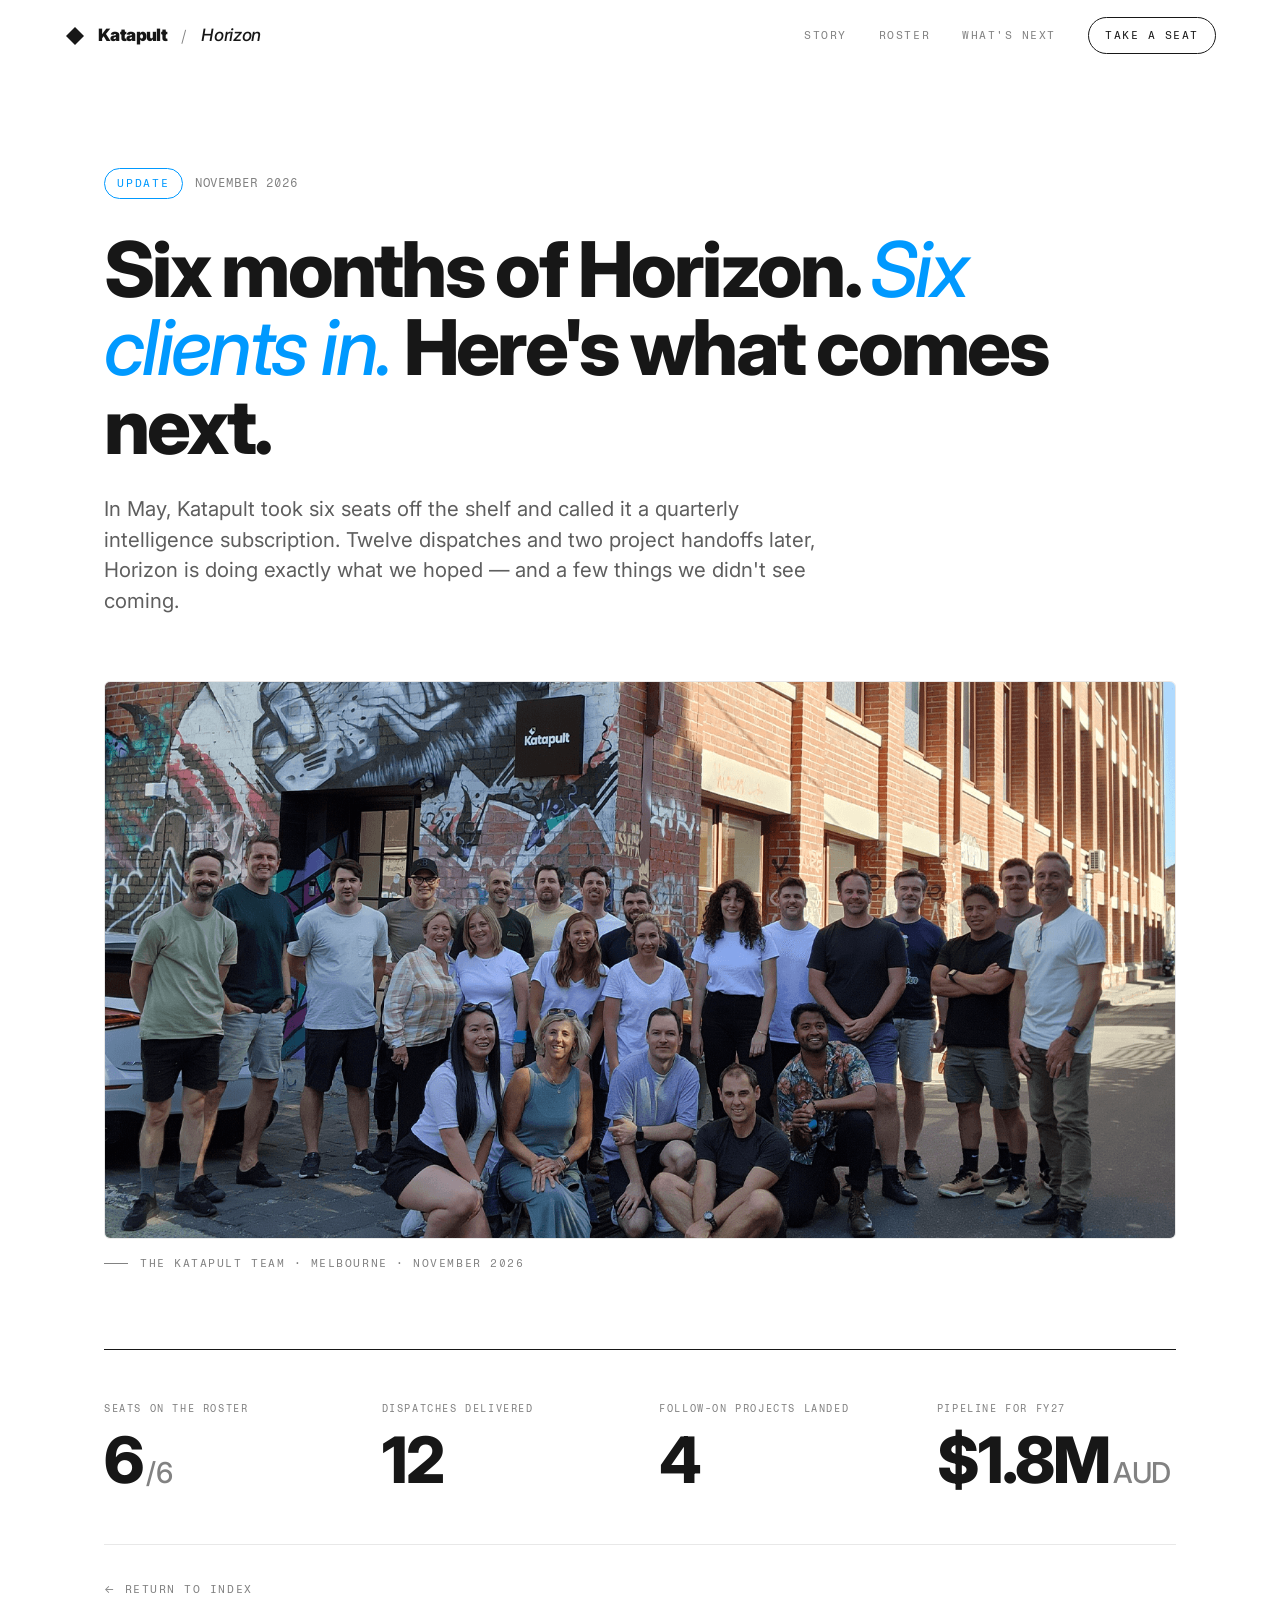
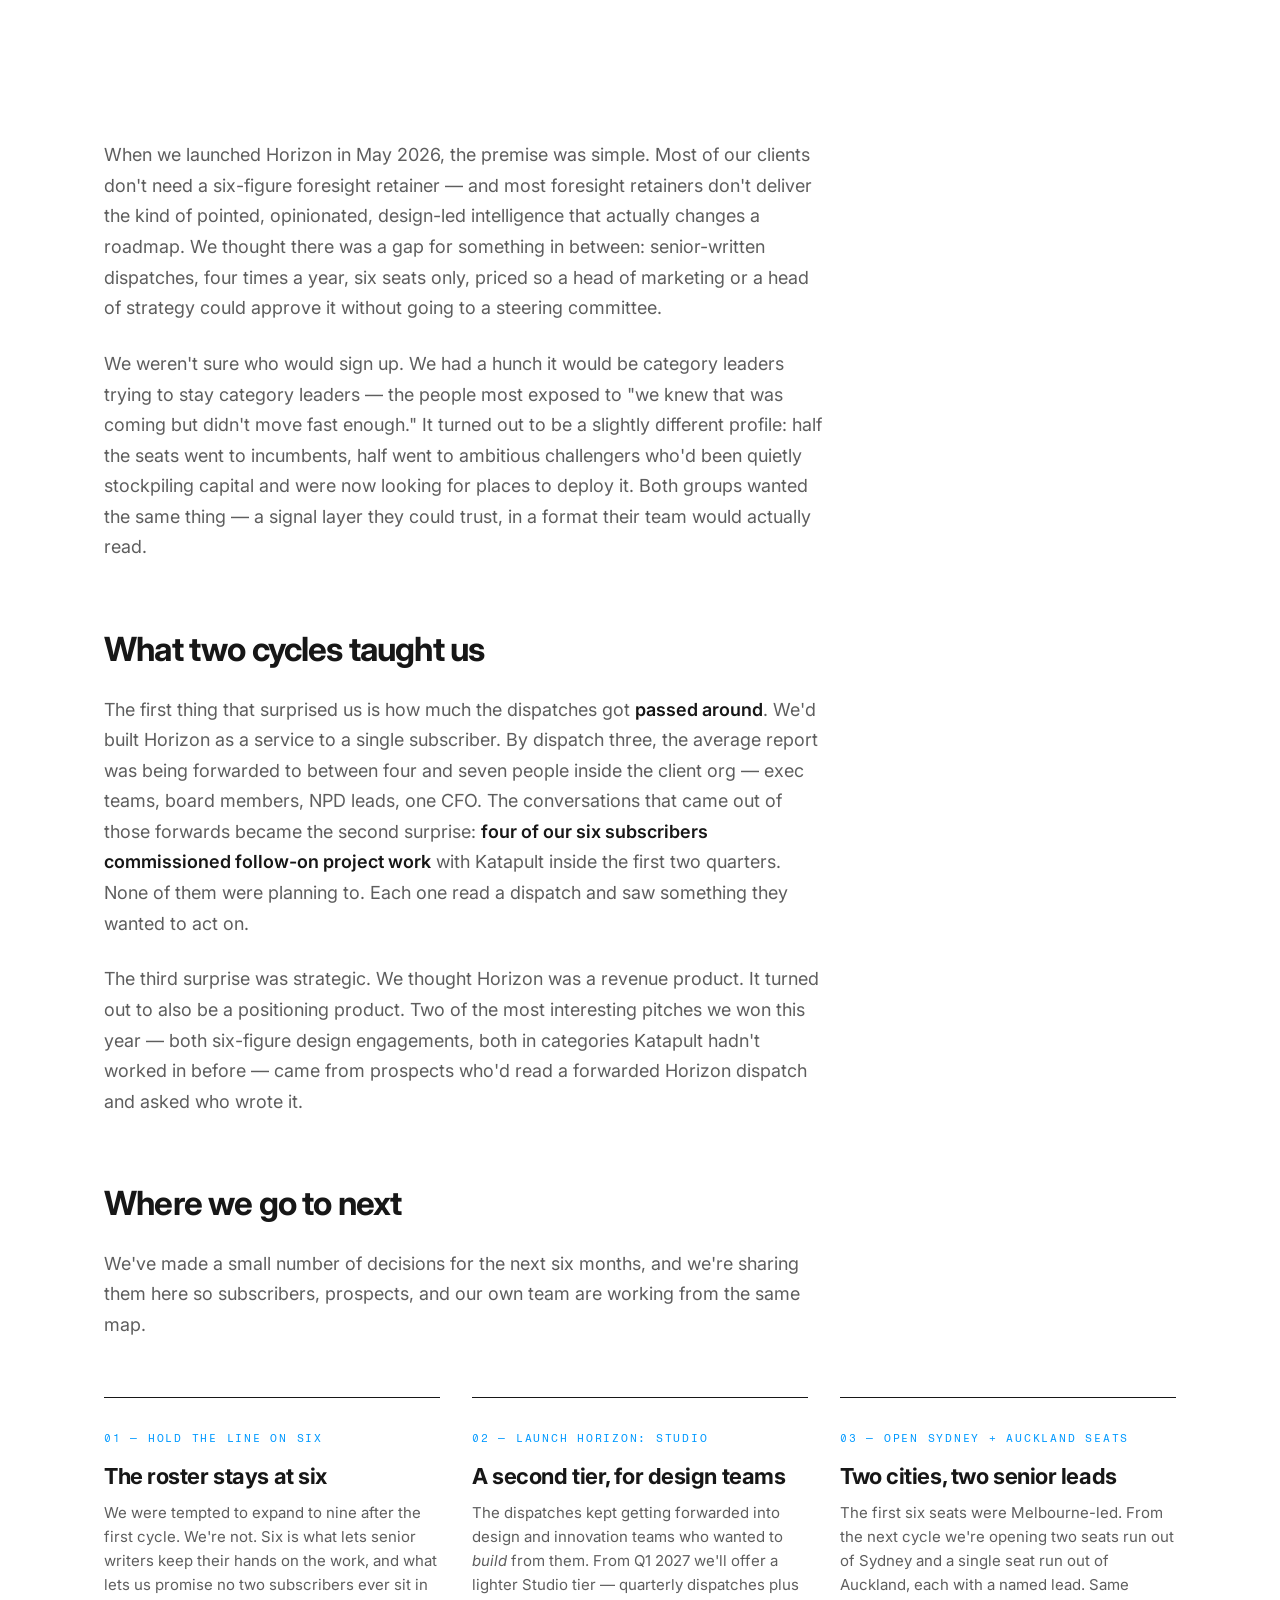
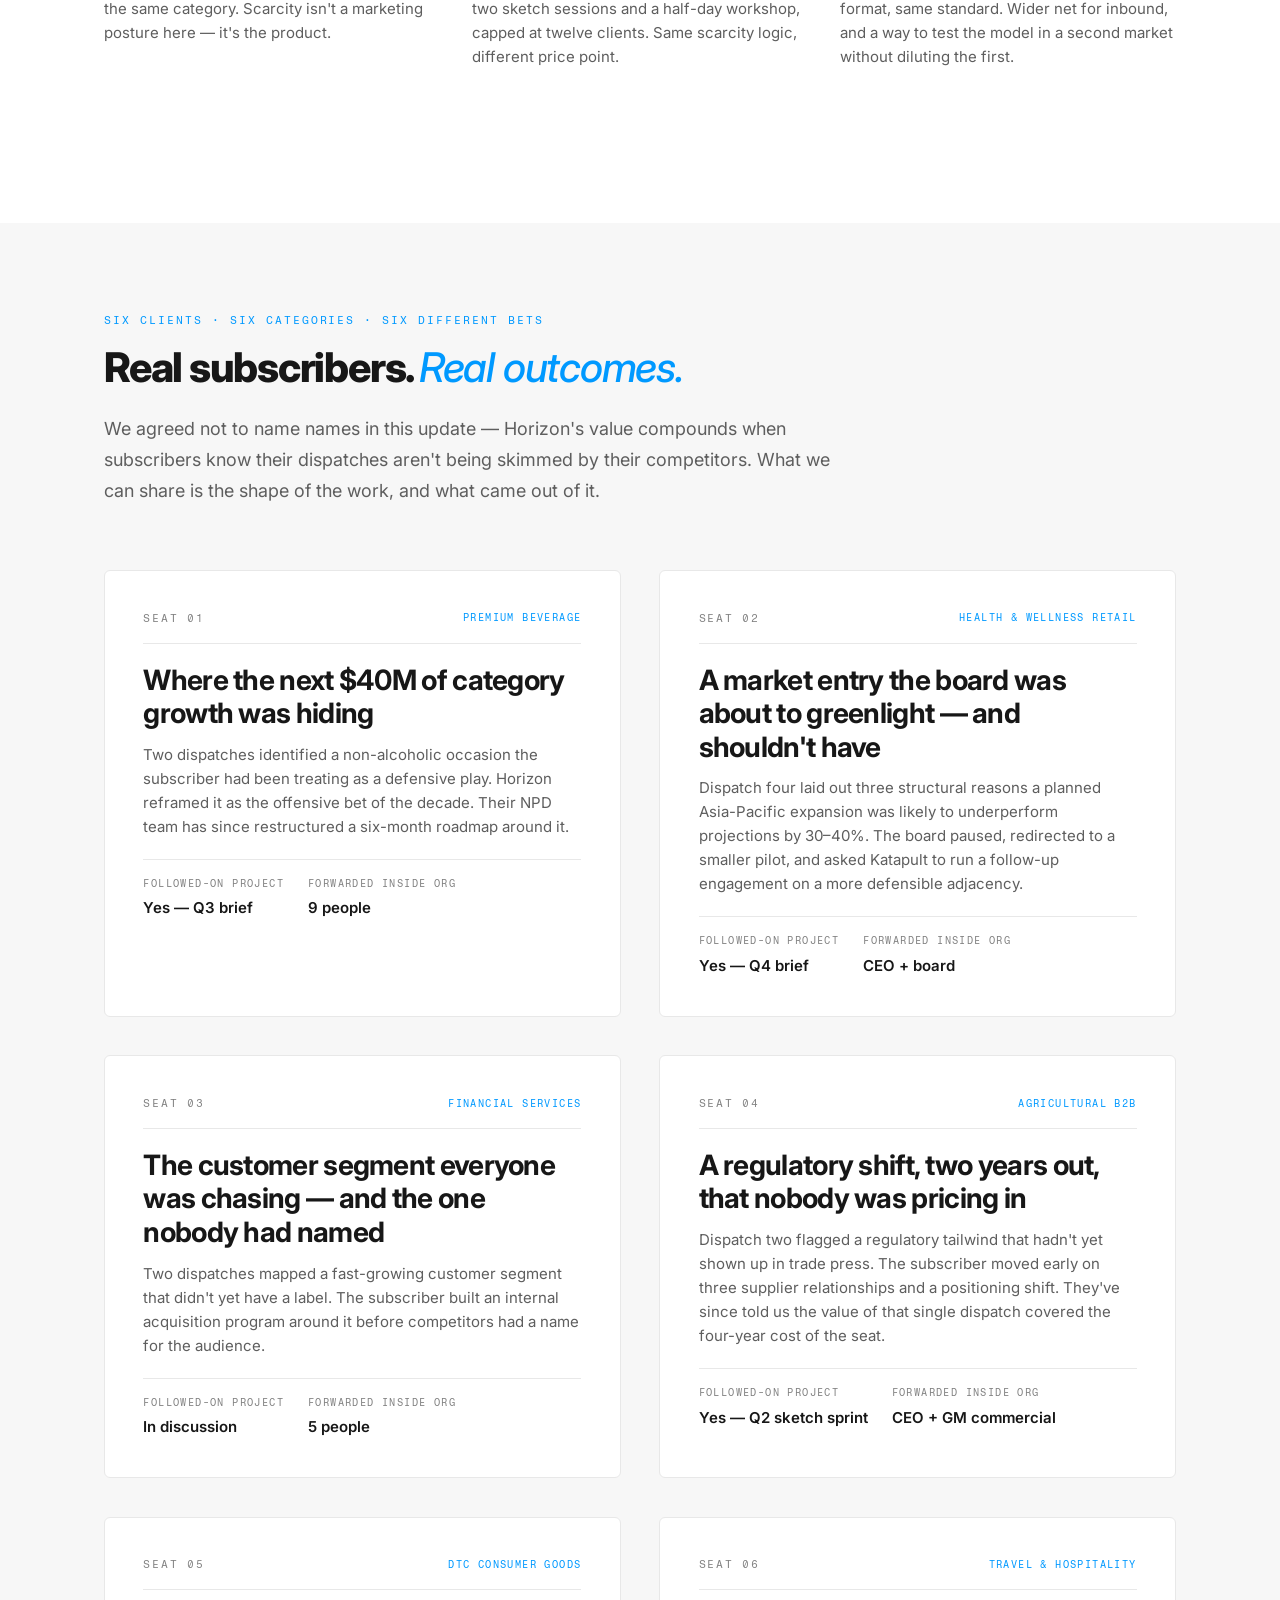
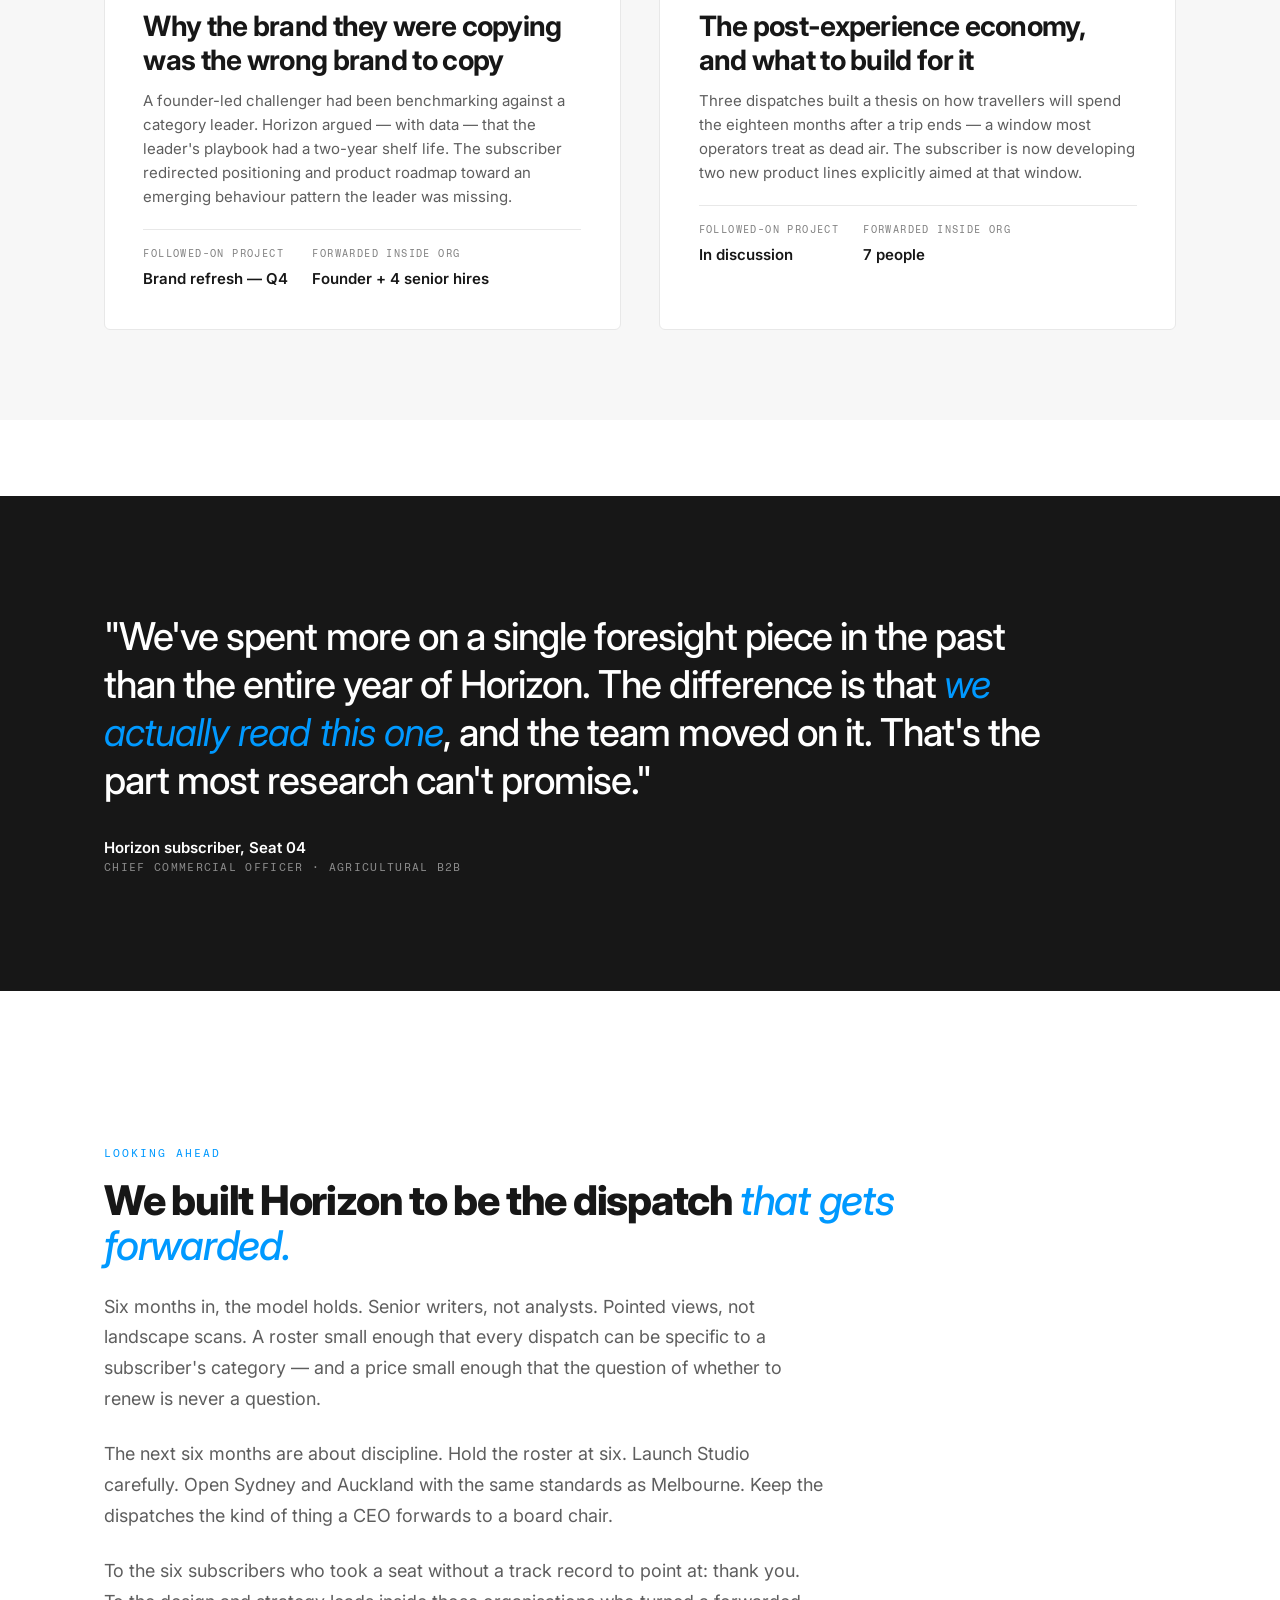
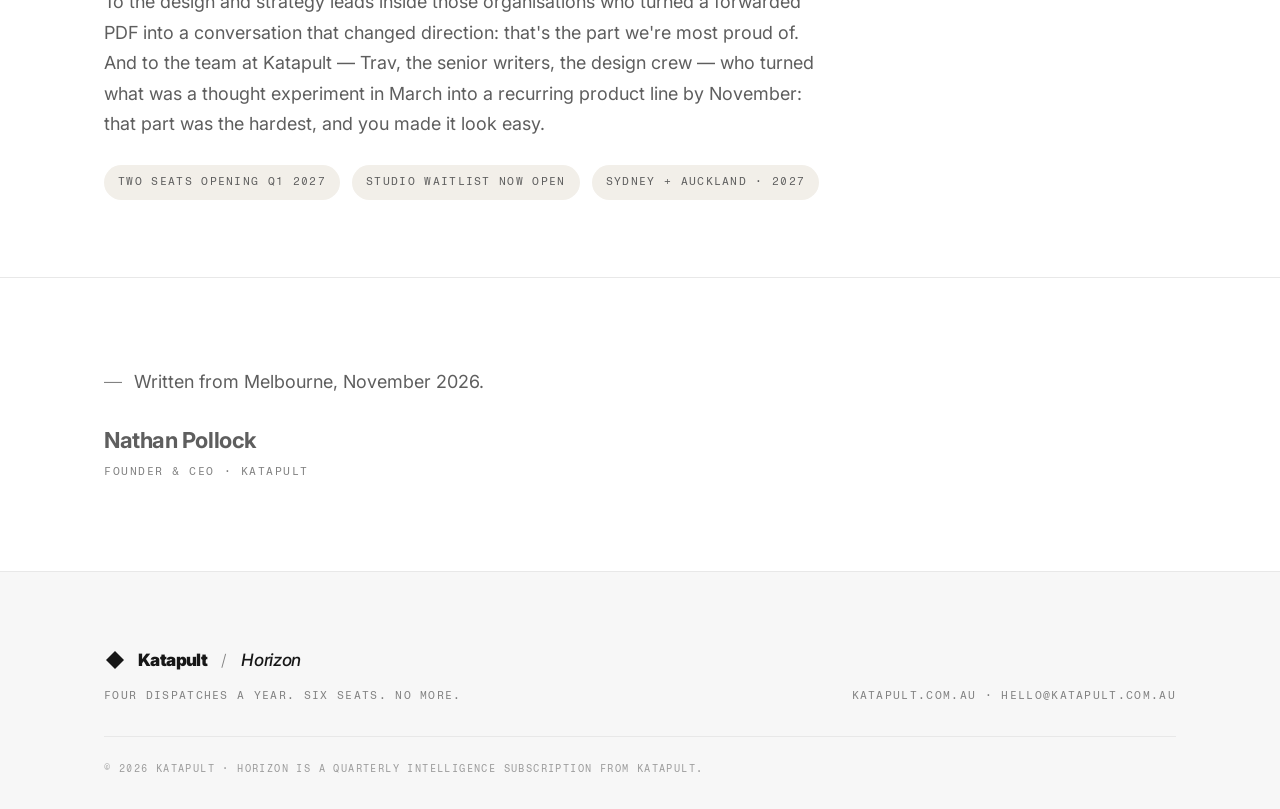
==== nathan-dougbuckle-com/horizon-press-release/index.html @ 1f7f108e "Add files via upload" ====
<!doctype html>
<html lang="en">
<head>
<meta charset="utf-8" />
<meta name="viewport" content="width=device-width, initial-scale=1" />
<title>Six months of Horizon. Here's what comes next. — Katapult</title>
<meta name="description" content="Katapult's Horizon quarterly intelligence subscription is six months in. All six seats filled, twelve dispatches delivered, and a pipeline of follow-on work that's reshaped how we think about the next two years." />
<link rel="preconnect" href="https://fonts.googleapis.com">
<link rel="preconnect" href="https://fonts.gstatic.com" crossorigin>
<link href="https://fonts.googleapis.com/css2?family=Fragment+Mono&family=Inter:wght@300;400;500;600;700;800;900&display=swap" rel="stylesheet">
<style>
  :root {
    --ink: #171717;
    --page: #FFFFFF;
    --surface: #F7F7F7;
    --surface-warm: #F2EFE9;
    --hairline: #E8E8E8;
    --secondary: #9C9C9C;
    --tertiary: #828282;
    --dark: #5E5E5E;
    --accent: #0099FF;
    --sans: 'Inter', -apple-system, BlinkMacSystemFont, 'Segoe UI', sans-serif;
    --mono: 'Fragment Mono', 'SF Mono', Menlo, monospace;
    --pad-x: clamp(24px, 5vw, 88px);
    --pad-y: clamp(40px, 6vw, 96px);
    --topbar-h: 72px;
    --measure: 720px;
  }

  *, *::before, *::after { box-sizing: border-box; margin: 0; padding: 0; }
  html { scroll-behavior: smooth; }
  html, body { background: var(--page); color: var(--ink); font-family: var(--sans); -webkit-font-smoothing: antialiased; line-height: 1.55; }
  a { color: inherit; text-decoration: none; }
  img, svg { display: block; max-width: 100%; }
  ::selection { background: var(--accent); color: #fff; }

  /* =========================================================
     TOPBAR
     ========================================================= */
  .topbar {
    position: fixed;
    top: 0; left: 0; right: 0;
    height: var(--topbar-h);
    padding: 0 var(--pad-x);
    display: flex;
    align-items: center;
    justify-content: space-between;
    z-index: 100;
    background: rgba(255,255,255,0.88);
    backdrop-filter: saturate(180%) blur(14px);
    -webkit-backdrop-filter: saturate(180%) blur(14px);
    border-bottom: 1px solid transparent;
    transition: border-color 240ms ease;
  }
  .topbar.scrolled { border-bottom-color: var(--hairline); }

  .lockup { display: flex; align-items: center; gap: 12px; line-height: 1; user-select: none; }
  .lockup .mark { width: 22px; height: 22px; }
  .lockup .wordmark {
    font-family: var(--sans); font-weight: 900;
    font-size: 17px; letter-spacing: -0.035em; color: var(--ink);
  }
  .lockup .cross { font-family: var(--sans); font-weight: 300; font-size: 16px; color: var(--tertiary); margin: 0 2px; }
  .lockup .horizon {
    font-family: var(--sans); font-weight: 500;
    font-size: 17px; letter-spacing: -0.02em; color: var(--ink);
    font-style: italic;
  }

  .topbar .nav { display: flex; align-items: center; gap: clamp(16px, 2.5vw, 32px); }
  .topbar .nav a {
    font-family: var(--mono);
    font-size: 11px;
    letter-spacing: 0.14em;
    text-transform: uppercase;
    color: var(--tertiary);
    padding: 6px 0;
    transition: color 200ms ease;
    position: relative;
  }
  .topbar .nav a:hover { color: var(--ink); }
  .topbar .nav .cta {
    color: var(--ink);
    border: 1px solid var(--ink);
    padding: 9px 16px;
    border-radius: 999px;
    font-weight: 500;
    transition: background 200ms ease, color 200ms ease;
  }
  .topbar .nav .cta:hover { background: var(--ink); color: #fff; }

  /* =========================================================
     STRUCTURE
     ========================================================= */
  main { padding-top: var(--topbar-h); }
  .container {
    max-width: 1200px;
    margin: 0 auto;
    padding: 0 var(--pad-x);
  }
  .measure { max-width: var(--measure); }

  section { padding: var(--pad-y) 0; }

  /* =========================================================
     HERO
     ========================================================= */
  .hero {
    padding: clamp(48px, 8vw, 96px) 0 clamp(40px, 5vw, 64px);
  }
  .breadcrumb {
    display: flex;
    align-items: center;
    gap: 12px;
    margin-bottom: 32px;
  }
  .tag {
    font-family: var(--mono);
    font-size: 11px;
    letter-spacing: 0.16em;
    text-transform: uppercase;
    color: var(--accent);
    padding: 6px 12px;
    border: 1px solid var(--accent);
    border-radius: 999px;
  }
  .breadcrumb .date {
    font-family: var(--mono);
    font-size: 12px;
    letter-spacing: 0.08em;
    color: var(--tertiary);
    text-transform: uppercase;
  }

  h1.headline {
    font-size: clamp(40px, 6vw, 80px);
    font-weight: 800;
    letter-spacing: -0.035em;
    line-height: 1.02;
    margin-bottom: 28px;
    max-width: 1080px;
  }
  h1.headline em {
    font-style: italic;
    font-weight: 500;
    color: var(--accent);
  }

  .deck {
    font-size: clamp(18px, 1.6vw, 22px);
    color: var(--dark);
    max-width: var(--measure);
    font-weight: 400;
    line-height: 1.5;
  }

  .return-link {
    display: inline-flex;
    align-items: center;
    gap: 8px;
    margin-top: 36px;
    font-family: var(--mono);
    font-size: 11px;
    letter-spacing: 0.14em;
    text-transform: uppercase;
    color: var(--tertiary);
    transition: color 200ms ease;
  }
  .return-link:hover { color: var(--ink); }
  .return-link::before { content: "←"; font-family: var(--sans); }

  /* =========================================================
     HERO VISUAL — TEAM PHOTO
     ========================================================= */
  .hero-visual {
    margin-top: clamp(40px, 5vw, 64px);
    border-radius: 6px;
    overflow: hidden;
    border: 1px solid var(--hairline);
    background: var(--surface);
  }
  .hero-visual img {
    width: 100%;
    height: auto;
    display: block;
  }
  .hero-caption {
    margin-top: 16px;
    font-family: var(--mono);
    font-size: 11px;
    letter-spacing: 0.14em;
    text-transform: uppercase;
    color: var(--tertiary);
    display: flex;
    align-items: center;
    gap: 12px;
  }
  .hero-caption::before {
    content: "";
    width: 24px;
    height: 1px;
    background: var(--tertiary);
  }

  /* =========================================================
     STATS STRIP
     ========================================================= */
  .stats-strip {
    margin-top: clamp(48px, 6vw, 80px);
    padding: clamp(32px, 4vw, 56px) 0;
    border-top: 1px solid var(--ink);
    border-bottom: 1px solid var(--hairline);
  }
  .stats-strip .stat-grid {
    display: grid;
    grid-template-columns: repeat(4, 1fr);
    gap: clamp(20px, 3vw, 48px);
  }
  .stats-strip .stat .label {
    font-family: var(--mono);
    font-size: 10px;
    letter-spacing: 0.16em;
    text-transform: uppercase;
    color: var(--tertiary);
    margin-bottom: 12px;
    display: block;
  }
  .stats-strip .stat .value {
    font-size: clamp(36px, 5vw, 64px);
    font-weight: 800;
    letter-spacing: -0.03em;
    color: var(--ink);
    line-height: 1;
  }
  .stats-strip .stat .value .unit {
    font-size: 0.45em;
    font-weight: 500;
    color: var(--tertiary);
    margin-left: 4px;
    letter-spacing: -0.02em;
  }
  @media (max-width: 720px) {
    .stats-strip .stat-grid { grid-template-columns: repeat(2, 1fr); row-gap: 32px; }
  }

  /* =========================================================
     PROSE
     ========================================================= */
  .prose {
    max-width: var(--measure);
    font-size: 18px;
    line-height: 1.7;
    color: var(--dark);
  }
  .prose p { margin-bottom: 1.4em; }
  .prose p:last-child { margin-bottom: 0; }
  .prose strong { color: var(--ink); font-weight: 600; }
  .prose a { color: var(--accent); border-bottom: 1px solid currentColor; }
  .prose h2 {
    font-family: var(--sans);
    font-size: clamp(26px, 2.6vw, 34px);
    font-weight: 700;
    letter-spacing: -0.025em;
    color: var(--ink);
    margin: 2em 0 0.8em;
    line-height: 1.15;
  }
  .prose h2 em { font-style: italic; font-weight: 500; color: var(--accent); }

  /* =========================================================
     SECTION HEAD
     ========================================================= */
  .eyebrow {
    font-family: var(--mono);
    font-size: 11px;
    letter-spacing: 0.18em;
    text-transform: uppercase;
    color: var(--accent);
    margin-bottom: 16px;
  }
  .section-title {
    font-size: clamp(28px, 3.2vw, 44px);
    font-weight: 800;
    letter-spacing: -0.03em;
    line-height: 1.1;
    margin-bottom: 24px;
    max-width: 860px;
  }
  .section-title em { font-style: italic; font-weight: 500; color: var(--accent); }

  /* =========================================================
     ROSTER
     ========================================================= */
  .roster {
    background: var(--surface);
    padding: clamp(56px, 7vw, 112px) 0;
    margin-top: var(--pad-y);
  }
  .roster-grid {
    display: grid;
    grid-template-columns: 1fr 1fr;
    gap: clamp(24px, 3vw, 48px);
    margin-top: clamp(40px, 5vw, 64px);
  }
  @media (max-width: 880px) {
    .roster-grid { grid-template-columns: 1fr; }
  }

  .roster-card {
    background: var(--page);
    border: 1px solid var(--hairline);
    border-radius: 6px;
    padding: clamp(28px, 3vw, 40px);
    transition: border-color 220ms ease, transform 220ms ease;
  }
  .roster-card:hover {
    border-color: var(--ink);
    transform: translateY(-2px);
  }
  .roster-card .seat {
    display: flex;
    justify-content: space-between;
    align-items: center;
    margin-bottom: 20px;
    padding-bottom: 16px;
    border-bottom: 1px solid var(--hairline);
  }
  .roster-card .seat .num {
    font-family: var(--mono);
    font-size: 11px;
    letter-spacing: 0.16em;
    text-transform: uppercase;
    color: var(--tertiary);
  }
  .roster-card .seat .sector {
    font-family: var(--mono);
    font-size: 10px;
    letter-spacing: 0.14em;
    text-transform: uppercase;
    color: var(--accent);
  }
  .roster-card h3 {
    font-size: clamp(22px, 2.2vw, 28px);
    font-weight: 700;
    letter-spacing: -0.025em;
    line-height: 1.2;
    margin-bottom: 12px;
  }
  .roster-card .outcome {
    font-size: 15px;
    color: var(--dark);
    line-height: 1.6;
    margin-bottom: 20px;
  }
  .roster-card .signal {
    display: flex;
    gap: 24px;
    padding-top: 16px;
    border-top: 1px solid var(--hairline);
  }
  .roster-card .signal .item .lbl {
    font-family: var(--mono);
    font-size: 10px;
    letter-spacing: 0.14em;
    text-transform: uppercase;
    color: var(--tertiary);
    display: block;
    margin-bottom: 4px;
  }
  .roster-card .signal .item .val {
    font-size: 15px;
    font-weight: 600;
    color: var(--ink);
  }

  /* =========================================================
     PULLQUOTE
     ========================================================= */
  .pullquote {
    background: var(--ink);
    color: #fff;
    padding: clamp(72px, 9vw, 144px) 0;
    margin: var(--pad-y) 0;
  }
  .pullquote blockquote {
    font-size: clamp(24px, 3vw, 40px);
    font-weight: 500;
    letter-spacing: -0.025em;
    line-height: 1.25;
    max-width: 980px;
  }
  .pullquote blockquote em {
    font-style: italic;
    color: var(--accent);
    font-weight: 400;
  }
  .pullquote .attribution {
    margin-top: 32px;
    display: flex;
    align-items: center;
    gap: 16px;
  }
  .pullquote .attribution .name {
    font-weight: 600;
    font-size: 15px;
    color: #fff;
  }
  .pullquote .attribution .role {
    font-family: var(--mono);
    font-size: 11px;
    letter-spacing: 0.12em;
    text-transform: uppercase;
    color: rgba(255,255,255,0.5);
  }
  .pullquote .attribution .div {
    width: 1px;
    height: 28px;
    background: rgba(255,255,255,0.2);
  }

  /* =========================================================
     NEXT BLOCK
     ========================================================= */
  .next-grid {
    display: grid;
    grid-template-columns: 1fr 1fr 1fr;
    gap: clamp(20px, 2.5vw, 40px);
    margin-top: clamp(40px, 5vw, 56px);
  }
  @media (max-width: 880px) {
    .next-grid { grid-template-columns: 1fr; }
  }
  .next-card {
    border-top: 1px solid var(--ink);
    padding: 32px 0 0;
  }
  .next-card .step {
    font-family: var(--mono);
    font-size: 11px;
    letter-spacing: 0.16em;
    text-transform: uppercase;
    color: var(--accent);
    margin-bottom: 16px;
  }
  .next-card h3 {
    font-size: 22px;
    font-weight: 700;
    letter-spacing: -0.02em;
    line-height: 1.2;
    margin-bottom: 12px;
  }
  .next-card p {
    font-size: 15px;
    color: var(--dark);
    line-height: 1.6;
  }

  /* =========================================================
     SIGN-OFF
     ========================================================= */
  .signoff {
    padding: clamp(56px, 7vw, 112px) 0;
    border-top: 1px solid var(--hairline);
  }
  .signoff .name {
    font-size: 22px;
    font-weight: 700;
    letter-spacing: -0.02em;
    margin-bottom: 4px;
  }
  .signoff .role {
    font-family: var(--mono);
    font-size: 11px;
    letter-spacing: 0.14em;
    text-transform: uppercase;
    color: var(--tertiary);
  }
  .signoff .em-dash {
    color: var(--tertiary);
    margin-right: 12px;
    font-weight: 300;
  }

  /* =========================================================
     FOOTER
     ========================================================= */
  footer {
    background: var(--surface);
    padding: clamp(48px, 6vw, 80px) 0 32px;
    border-top: 1px solid var(--hairline);
  }
  footer .row {
    display: flex;
    justify-content: space-between;
    align-items: flex-end;
    flex-wrap: wrap;
    gap: 24px;
  }
  footer .small {
    font-family: var(--mono);
    font-size: 11px;
    letter-spacing: 0.12em;
    text-transform: uppercase;
    color: var(--tertiary);
  }
  footer .legal {
    margin-top: 32px;
    padding-top: 24px;
    border-top: 1px solid var(--hairline);
    font-family: var(--mono);
    font-size: 10px;
    letter-spacing: 0.14em;
    text-transform: uppercase;
    color: var(--secondary);
  }

  /* =========================================================
     LIST PILLS
     ========================================================= */
  .pill-row {
    display: flex;
    gap: 12px;
    flex-wrap: wrap;
    margin-top: 24px;
  }
  .pill {
    font-family: var(--mono);
    font-size: 11px;
    letter-spacing: 0.12em;
    text-transform: uppercase;
    color: var(--dark);
    padding: 8px 14px;
    background: var(--surface-warm);
    border-radius: 999px;
  }

</style>
</head>
<body>

<div class="topbar" id="topbar">
  <a class="lockup" href="#">
    <svg class="mark" viewBox="0 0 22 22" xmlns="http://www.w3.org/2000/svg">
      <path d="M2 11 L11 2 L20 11 L11 20 Z" fill="#171717"/>
    </svg>
    <span class="wordmark">Katapult</span>
    <span class="cross">/</span>
    <span class="horizon">Horizon</span>
  </a>
  <nav class="nav">
    <a href="#story">Story</a>
    <a href="#roster">Roster</a>
    <a href="#next">What's next</a>
    <a class="cta" href="#contact">Take a seat</a>
  </nav>
</div>

<main>

  <!-- HERO -->
  <section class="hero">
    <div class="container">
      <div class="breadcrumb">
        <span class="tag">Update</span>
        <span class="date">November 2026</span>
      </div>
      <h1 class="headline">Six months of Horizon. <em>Six clients in.</em> Here's what comes next.</h1>
      <p class="deck">In May, Katapult took six seats off the shelf and called it a quarterly intelligence subscription. Twelve dispatches and two project handoffs later, Horizon is doing exactly what we hoped — and a few things we didn't see coming.</p>

      <div class="hero-visual">
        <img src="horizon-hero.png" alt="The Katapult team, Melbourne studio, November 2026" />
      </div>
      <div class="hero-caption">The Katapult team · Melbourne · November 2026</div>

      <div class="stats-strip">
        <div class="stat-grid">
          <div class="stat">
            <span class="label">Seats on the roster</span>
            <span class="value">6<span class="unit">/6</span></span>
          </div>
          <div class="stat">
            <span class="label">Dispatches delivered</span>
            <span class="value">12</span>
          </div>
          <div class="stat">
            <span class="label">Follow-on projects landed</span>
            <span class="value">4</span>
          </div>
          <div class="stat">
            <span class="label">Pipeline for FY27</span>
            <span class="value">$1.8M<span class="unit">AUD</span></span>
          </div>
        </div>
      </div>

      <a href="/" class="return-link">Return to index</a>
    </div>
  </section>

  <!-- STORY -->
  <section id="story">
    <div class="container">
      <div class="prose">
        <p>When we launched Horizon in May 2026, the premise was simple. Most of our clients don't need a six-figure foresight retainer — and most foresight retainers don't deliver the kind of pointed, opinionated, design-led intelligence that actually changes a roadmap. We thought there was a gap for something in between: senior-written dispatches, four times a year, six seats only, priced so a head of marketing or a head of strategy could approve it without going to a steering committee.</p>

        <p>We weren't sure who would sign up. We had a hunch it would be category leaders trying to stay category leaders — the people most exposed to "we knew that was coming but didn't move fast enough." It turned out to be a slightly different profile: half the seats went to incumbents, half went to ambitious challengers who'd been quietly stockpiling capital and were now looking for places to deploy it. Both groups wanted the same thing — a signal layer they could trust, in a format their team would actually read.</p>

        <h2>What two cycles taught us</h2>

        <p>The first thing that surprised us is how much the dispatches got <strong>passed around</strong>. We'd built Horizon as a service to a single subscriber. By dispatch three, the average report was being forwarded to between four and seven people inside the client org — exec teams, board members, NPD leads, one CFO. The conversations that came out of those forwards became the second surprise: <strong>four of our six subscribers commissioned follow-on project work</strong> with Katapult inside the first two quarters. None of them were planning to. Each one read a dispatch and saw something they wanted to act on.</p>

        <p>The third surprise was strategic. We thought Horizon was a revenue product. It turned out to also be a positioning product. Two of the most interesting pitches we won this year — both six-figure design engagements, both in categories Katapult hadn't worked in before — came from prospects who'd read a forwarded Horizon dispatch and asked who wrote it.</p>

        <h2>Where we go to next</h2>

        <p>We've made a small number of decisions for the next six months, and we're sharing them here so subscribers, prospects, and our own team are working from the same map.</p>
      </div>

      <div class="next-grid" id="next">
        <div class="next-card">
          <div class="step">01 — Hold the line on six</div>
          <h3>The roster stays at six</h3>
          <p>We were tempted to expand to nine after the first cycle. We're not. Six is what lets senior writers keep their hands on the work, and what lets us promise no two subscribers ever sit in the same category. Scarcity isn't a marketing posture here — it's the product.</p>
        </div>
        <div class="next-card">
          <div class="step">02 — Launch Horizon: Studio</div>
          <h3>A second tier, for design teams</h3>
          <p>The dispatches kept getting forwarded into design and innovation teams who wanted to <em>build</em> from them. From Q1 2027 we'll offer a lighter Studio tier — quarterly dispatches plus two sketch sessions and a half-day workshop, capped at twelve clients. Same scarcity logic, different price point.</p>
        </div>
        <div class="next-card">
          <div class="step">03 — Open Sydney + Auckland seats</div>
          <h3>Two cities, two senior leads</h3>
          <p>The first six seats were Melbourne-led. From the next cycle we're opening two seats run out of Sydney and a single seat run out of Auckland, each with a named lead. Same format, same standard. Wider net for inbound, and a way to test the model in a second market without diluting the first.</p>
        </div>
      </div>
    </div>
  </section>

  <!-- ROSTER -->
  <section class="roster" id="roster">
    <div class="container">
      <div class="eyebrow">Six clients · Six categories · Six different bets</div>
      <h2 class="section-title">Real subscribers. <em>Real outcomes.</em></h2>
      <p class="prose" style="max-width:760px;">We agreed not to name names in this update — Horizon's value compounds when subscribers know their dispatches aren't being skimmed by their competitors. What we can share is the shape of the work, and what came out of it.</p>

      <div class="roster-grid">

        <div class="roster-card">
          <div class="seat"><span class="num">Seat 01</span><span class="sector">Premium beverage</span></div>
          <h3>Where the next $40M of category growth was hiding</h3>
          <p class="outcome">Two dispatches identified a non-alcoholic occasion the subscriber had been treating as a defensive play. Horizon reframed it as the offensive bet of the decade. Their NPD team has since restructured a six-month roadmap around it.</p>
          <div class="signal">
            <div class="item"><span class="lbl">Followed-on project</span><span class="val">Yes — Q3 brief</span></div>
            <div class="item"><span class="lbl">Forwarded inside org</span><span class="val">9 people</span></div>
          </div>
        </div>

        <div class="roster-card">
          <div class="seat"><span class="num">Seat 02</span><span class="sector">Health & wellness retail</span></div>
          <h3>A market entry the board was about to greenlight — and shouldn't have</h3>
          <p class="outcome">Dispatch four laid out three structural reasons a planned Asia-Pacific expansion was likely to underperform projections by 30–40%. The board paused, redirected to a smaller pilot, and asked Katapult to run a follow-up engagement on a more defensible adjacency.</p>
          <div class="signal">
            <div class="item"><span class="lbl">Followed-on project</span><span class="val">Yes — Q4 brief</span></div>
            <div class="item"><span class="lbl">Forwarded inside org</span><span class="val">CEO + board</span></div>
          </div>
        </div>

        <div class="roster-card">
          <div class="seat"><span class="num">Seat 03</span><span class="sector">Financial services</span></div>
          <h3>The customer segment everyone was chasing — and the one nobody had named</h3>
          <p class="outcome">Two dispatches mapped a fast-growing customer segment that didn't yet have a label. The subscriber built an internal acquisition program around it before competitors had a name for the audience.</p>
          <div class="signal">
            <div class="item"><span class="lbl">Followed-on project</span><span class="val">In discussion</span></div>
            <div class="item"><span class="lbl">Forwarded inside org</span><span class="val">5 people</span></div>
          </div>
        </div>

        <div class="roster-card">
          <div class="seat"><span class="num">Seat 04</span><span class="sector">Agricultural B2B</span></div>
          <h3>A regulatory shift, two years out, that nobody was pricing in</h3>
          <p class="outcome">Dispatch two flagged a regulatory tailwind that hadn't yet shown up in trade press. The subscriber moved early on three supplier relationships and a positioning shift. They've since told us the value of that single dispatch covered the four-year cost of the seat.</p>
          <div class="signal">
            <div class="item"><span class="lbl">Followed-on project</span><span class="val">Yes — Q2 sketch sprint</span></div>
            <div class="item"><span class="lbl">Forwarded inside org</span><span class="val">CEO + GM commercial</span></div>
          </div>
        </div>

        <div class="roster-card">
          <div class="seat"><span class="num">Seat 05</span><span class="sector">DTC consumer goods</span></div>
          <h3>Why the brand they were copying was the wrong brand to copy</h3>
          <p class="outcome">A founder-led challenger had been benchmarking against a category leader. Horizon argued — with data — that the leader's playbook had a two-year shelf life. The subscriber redirected positioning and product roadmap toward an emerging behaviour pattern the leader was missing.</p>
          <div class="signal">
            <div class="item"><span class="lbl">Followed-on project</span><span class="val">Brand refresh — Q4</span></div>
            <div class="item"><span class="lbl">Forwarded inside org</span><span class="val">Founder + 4 senior hires</span></div>
          </div>
        </div>

        <div class="roster-card">
          <div class="seat"><span class="num">Seat 06</span><span class="sector">Travel & hospitality</span></div>
          <h3>The post-experience economy, and what to build for it</h3>
          <p class="outcome">Three dispatches built a thesis on how travellers will spend the eighteen months after a trip ends — a window most operators treat as dead air. The subscriber is now developing two new product lines explicitly aimed at that window.</p>
          <div class="signal">
            <div class="item"><span class="lbl">Followed-on project</span><span class="val">In discussion</span></div>
            <div class="item"><span class="lbl">Forwarded inside org</span><span class="val">7 people</span></div>
          </div>
        </div>

      </div>
    </div>
  </section>

  <!-- PULLQUOTE -->
  <section class="pullquote">
    <div class="container">
      <blockquote>"We've spent more on a single foresight piece in the past than the entire year of Horizon. The difference is that <em>we actually read this one</em>, and the team moved on it. That's the part most research can't promise."</blockquote>
      <div class="attribution">
        <div>
          <div class="name">Horizon subscriber, Seat 04</div>
          <div class="role">Chief Commercial Officer · Agricultural B2B</div>
        </div>
      </div>
    </div>
  </section>

  <!-- LOOKING AHEAD -->
  <section>
    <div class="container">
      <div class="eyebrow">Looking ahead</div>
      <h2 class="section-title">We built Horizon to be the dispatch <em>that gets forwarded.</em></h2>
      <div class="prose">
        <p>Six months in, the model holds. Senior writers, not analysts. Pointed views, not landscape scans. A roster small enough that every dispatch can be specific to a subscriber's category — and a price small enough that the question of whether to renew is never a question.</p>

        <p>The next six months are about discipline. Hold the roster at six. Launch Studio carefully. Open Sydney and Auckland with the same standards as Melbourne. Keep the dispatches the kind of thing a CEO forwards to a board chair.</p>

        <p>To the six subscribers who took a seat without a track record to point at: thank you. To the design and strategy leads inside those organisations who turned a forwarded PDF into a conversation that changed direction: that's the part we're most proud of. And to the team at Katapult — Trav, the senior writers, the design crew — who turned what was a thought experiment in March into a recurring product line by November: that part was the hardest, and you made it look easy.</p>

        <div class="pill-row">
          <span class="pill">Two seats opening Q1 2027</span>
          <span class="pill">Studio waitlist now open</span>
          <span class="pill">Sydney + Auckland · 2027</span>
        </div>
      </div>
    </div>
  </section>

  <!-- SIGN-OFF -->
  <section class="signoff">
    <div class="container">
      <div class="prose">
        <p style="margin-bottom:24px;"><span class="em-dash">—</span>Written from Melbourne, November 2026.</p>
        <div class="name">Nathan Pollock</div>
        <div class="role">Founder &amp; CEO · Katapult</div>
      </div>
    </div>
  </section>

</main>

<footer id="contact">
  <div class="container">
    <div class="row">
      <div>
        <div class="lockup" style="margin-bottom:16px;">
          <svg class="mark" viewBox="0 0 22 22" xmlns="http://www.w3.org/2000/svg">
            <path d="M2 11 L11 2 L20 11 L11 20 Z" fill="#171717"/>
          </svg>
          <span class="wordmark">Katapult</span>
          <span class="cross">/</span>
          <span class="horizon">Horizon</span>
        </div>
        <div class="small">Four dispatches a year. Six seats. No more.</div>
      </div>
      <div class="small" style="text-align:right;">
        <div>katapult.com.au · hello@katapult.com.au</div>
      </div>
    </div>
    <div class="legal">© 2026 Katapult · Horizon is a quarterly intelligence subscription from Katapult.</div>
  </div>
</footer>

<script>
  // Topbar shadow on scroll
  const bar = document.getElementById('topbar');
  const onScroll = () => {
    if (window.scrollY > 12) bar.classList.add('scrolled');
    else bar.classList.remove('scrolled');
  };
  window.addEventListener('scroll', onScroll, { passive: true });
  onScroll();
</script>

</body>
</html>
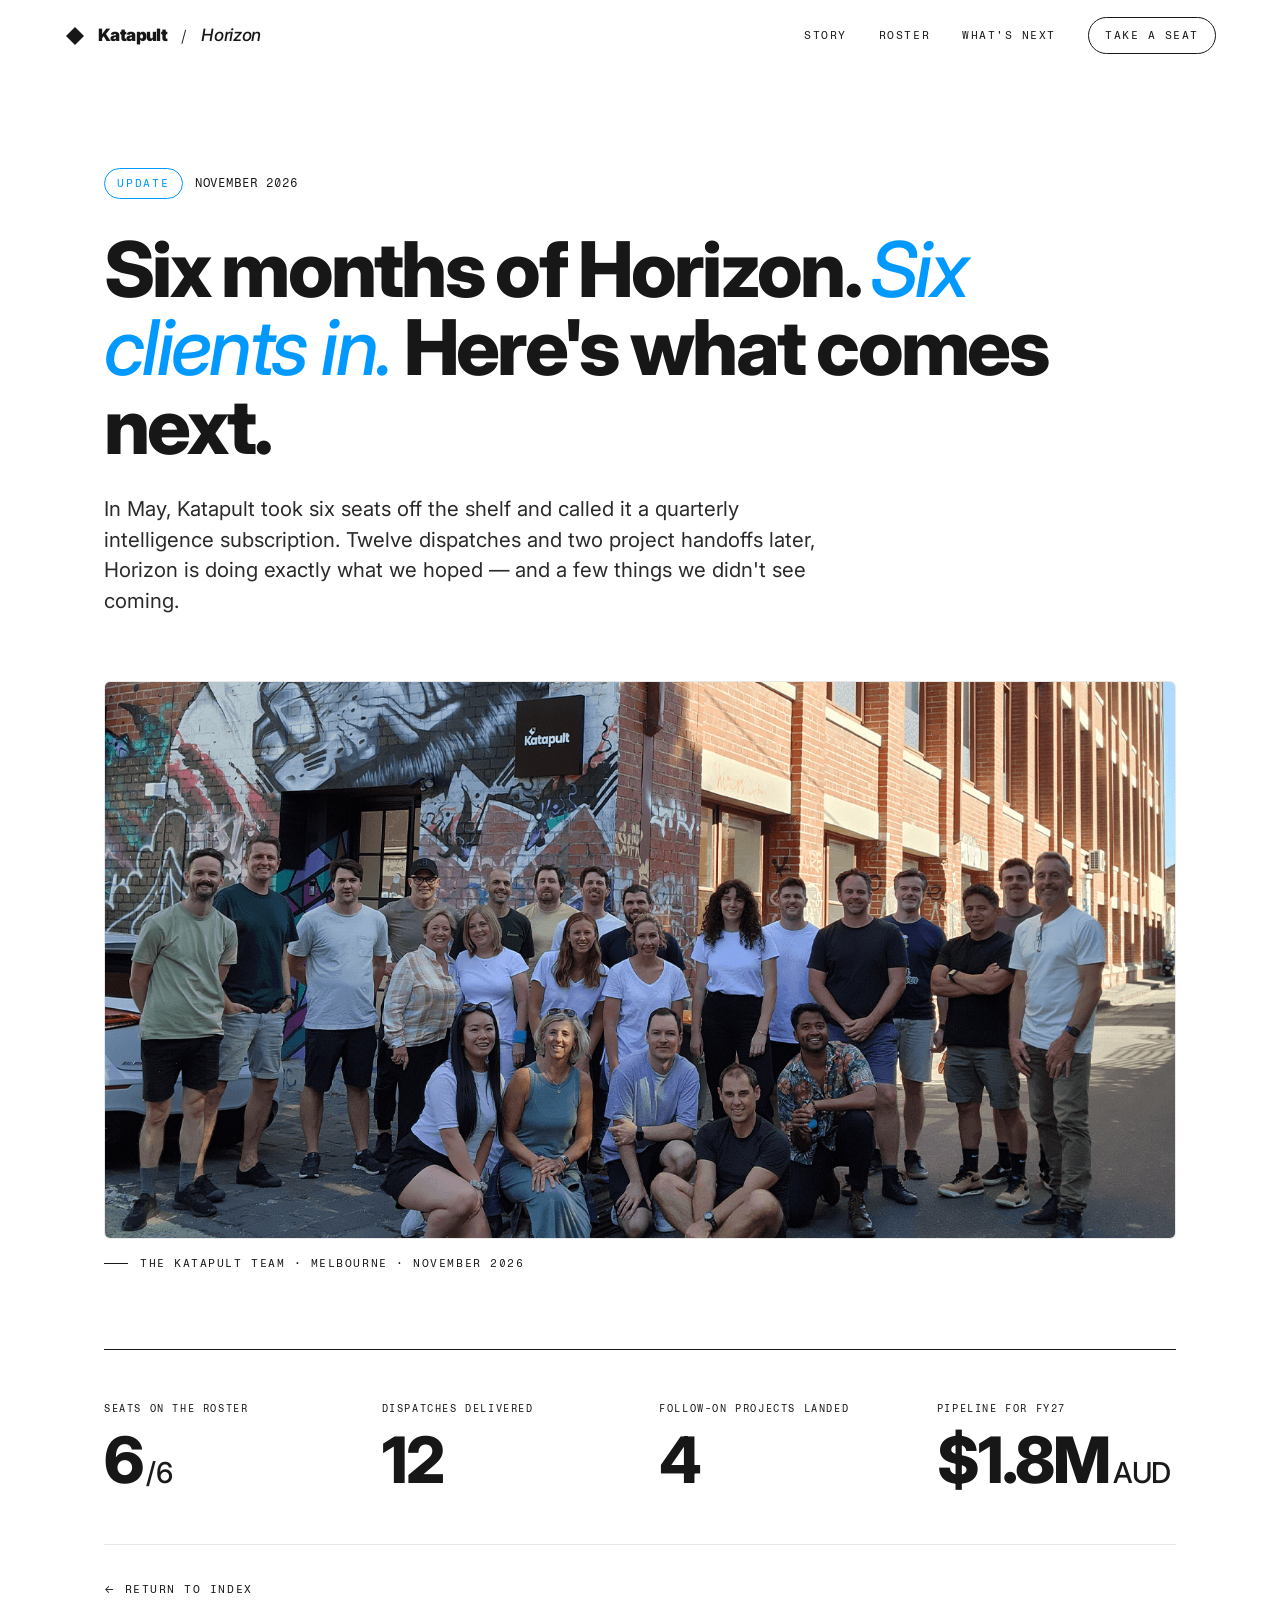
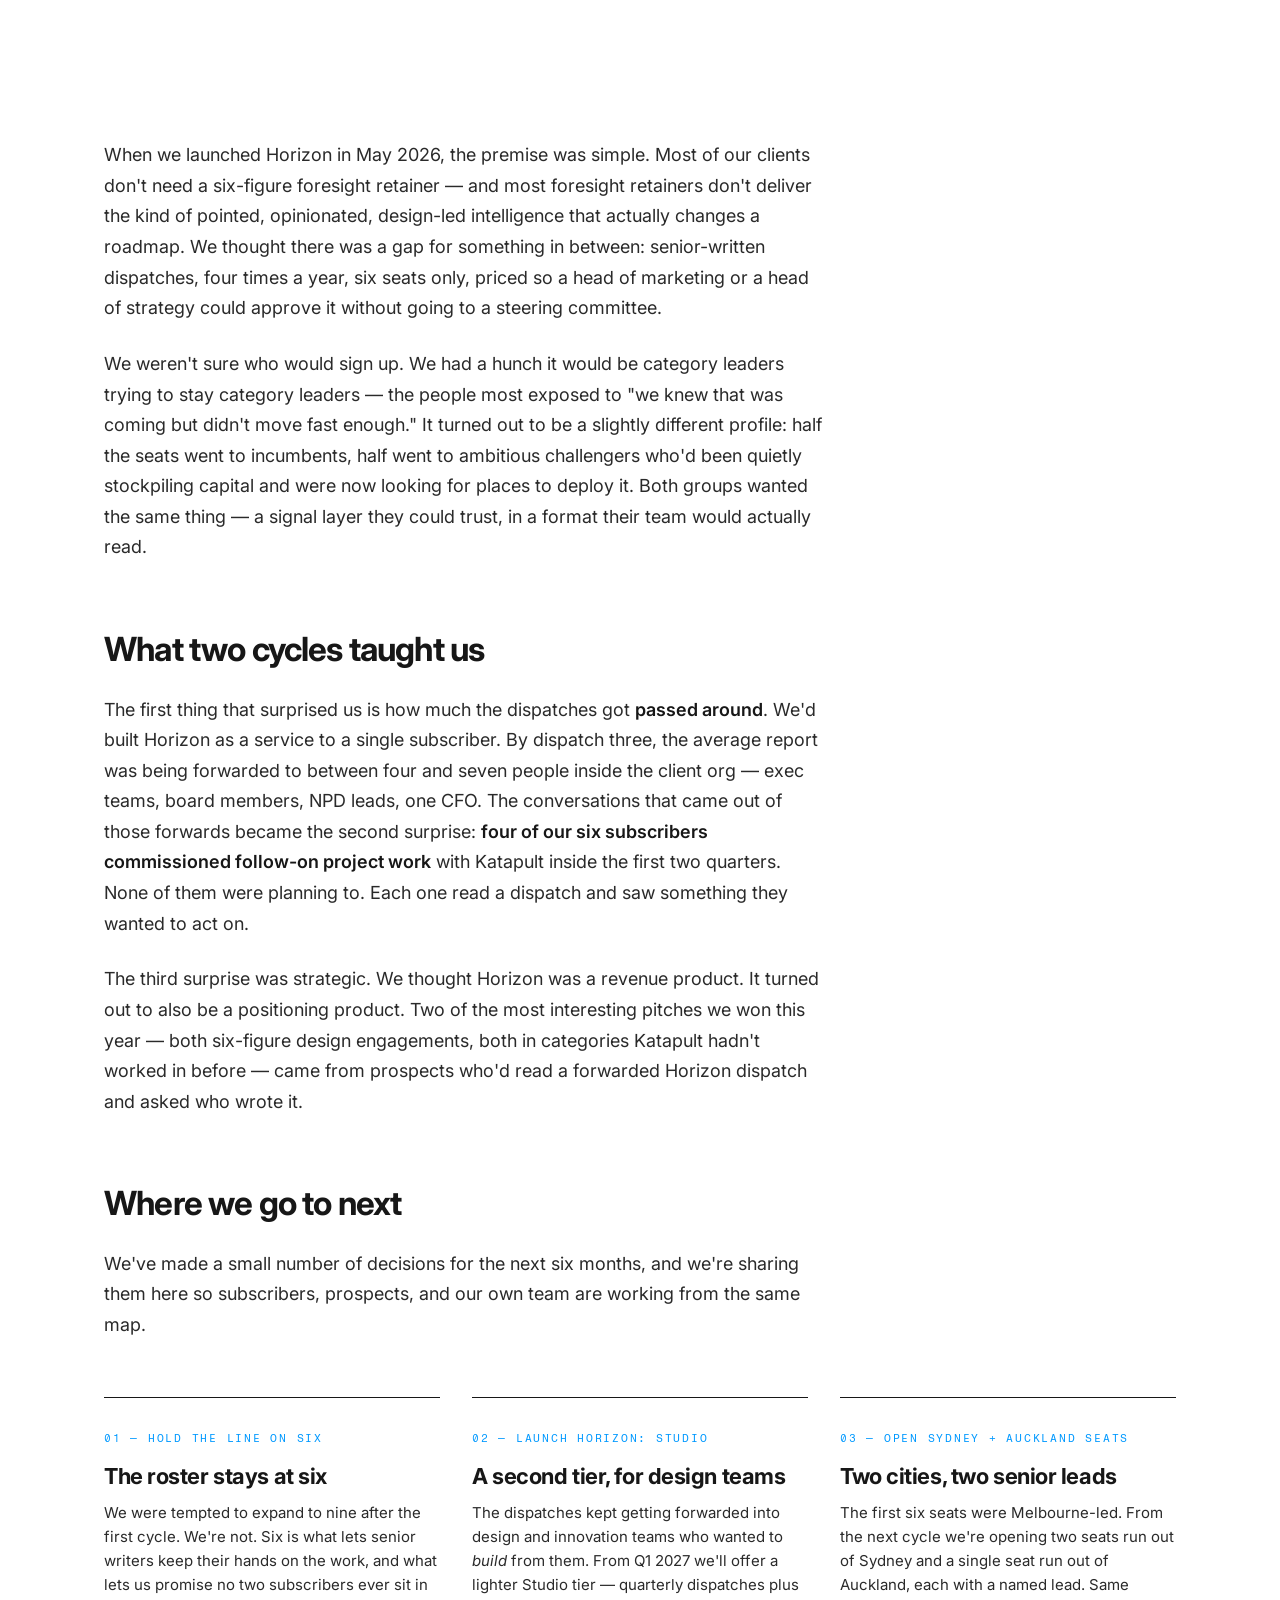
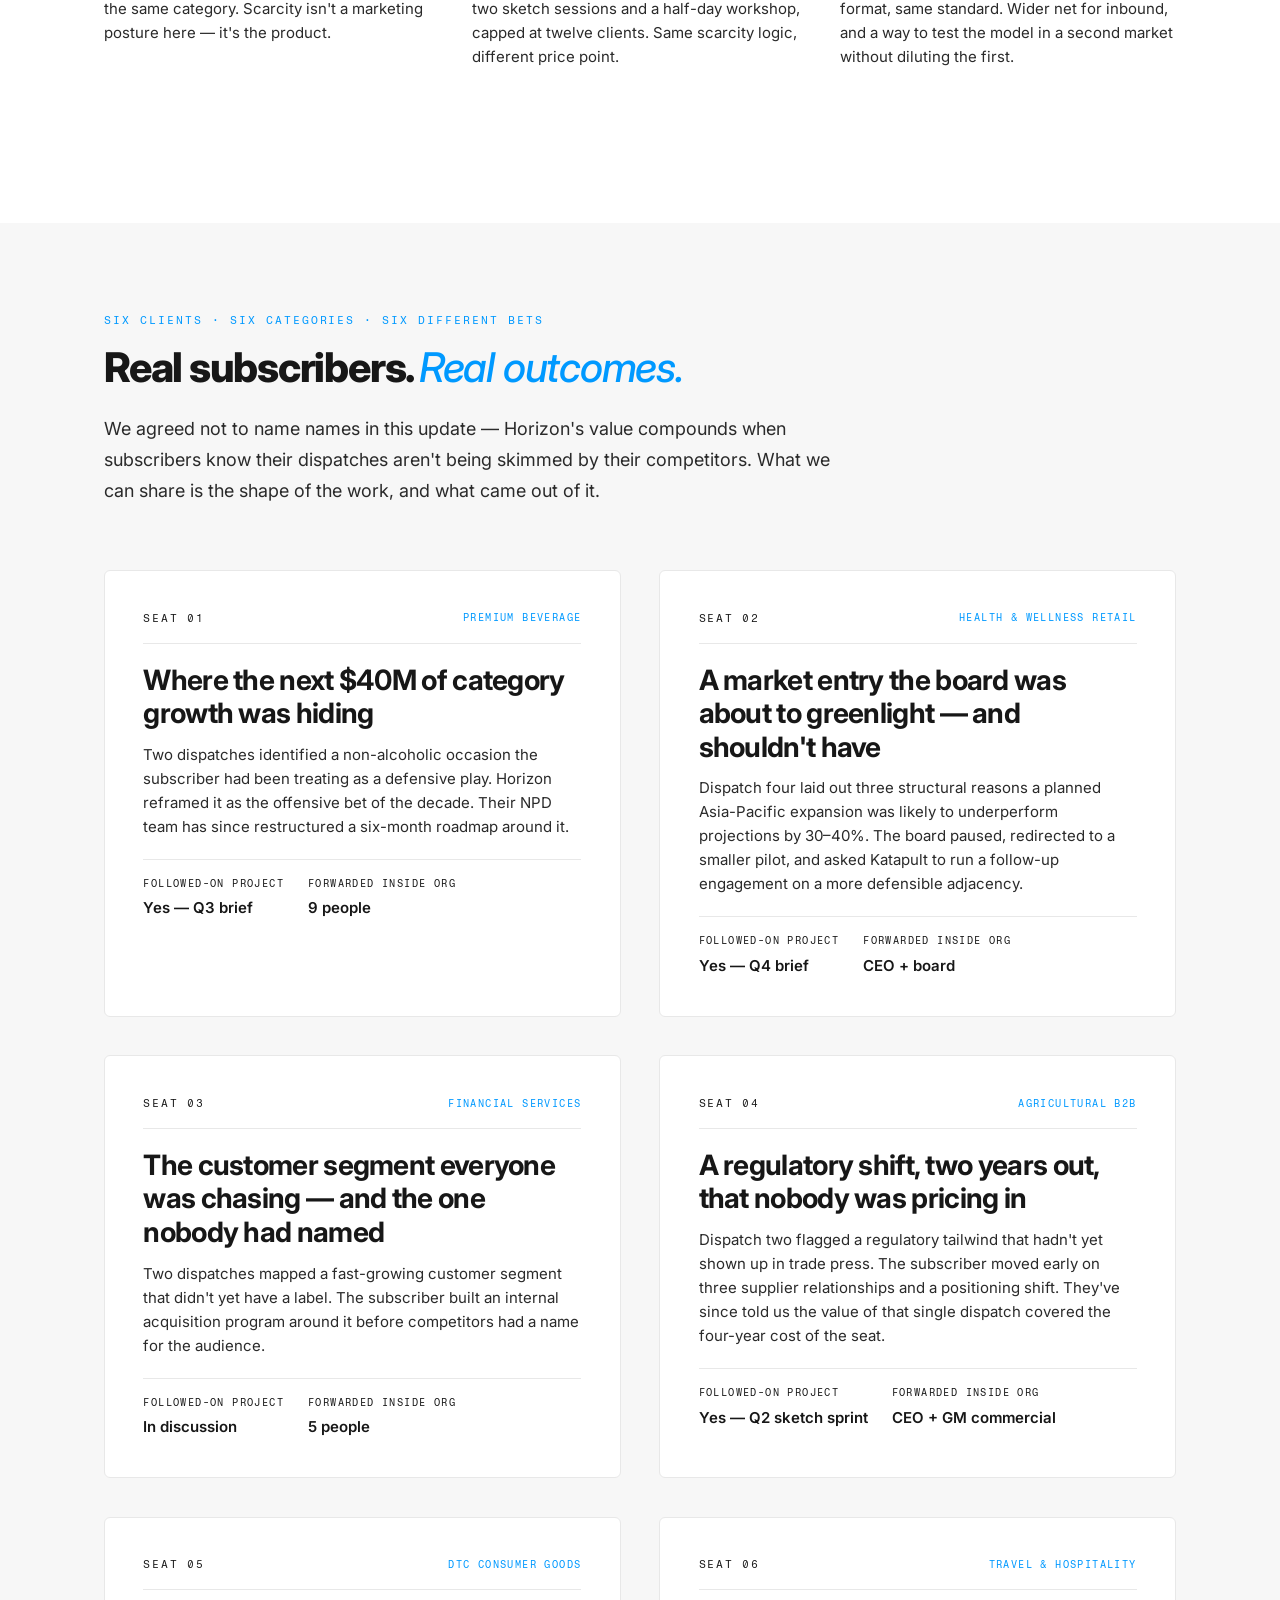
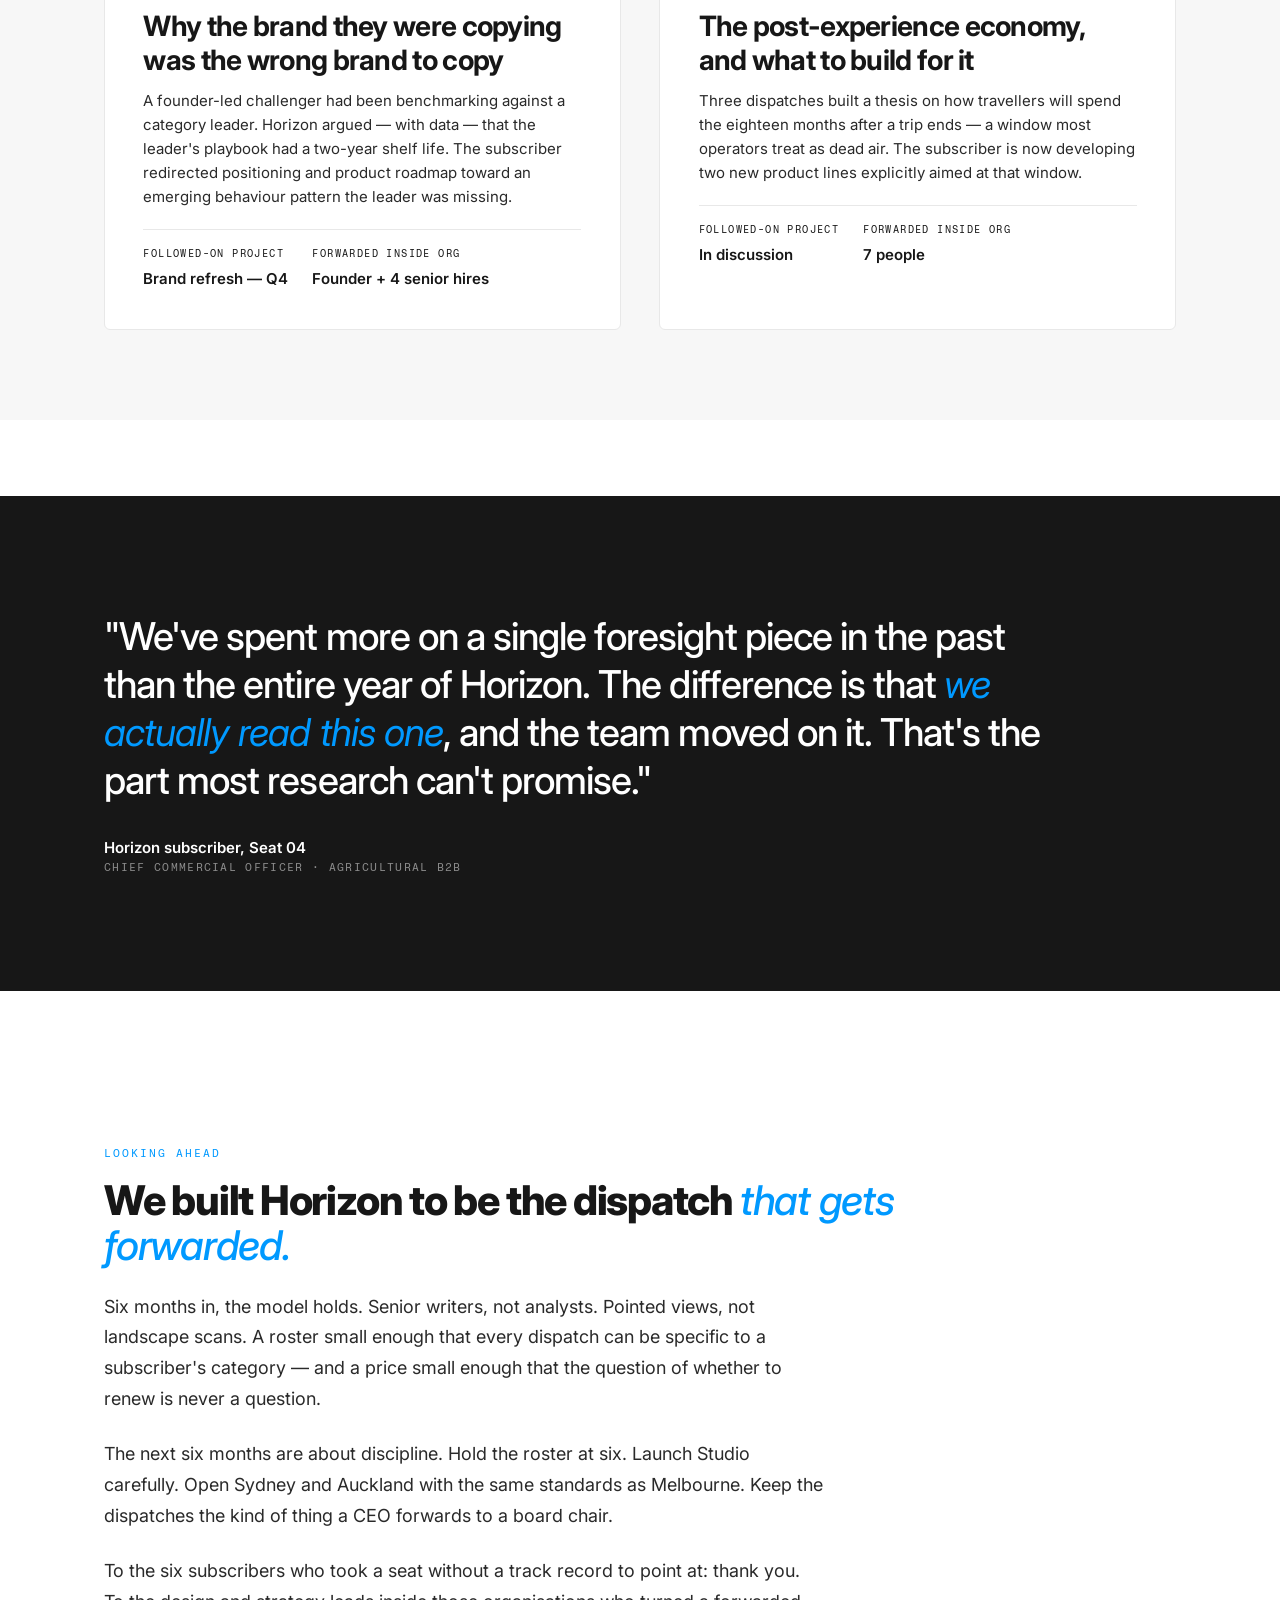
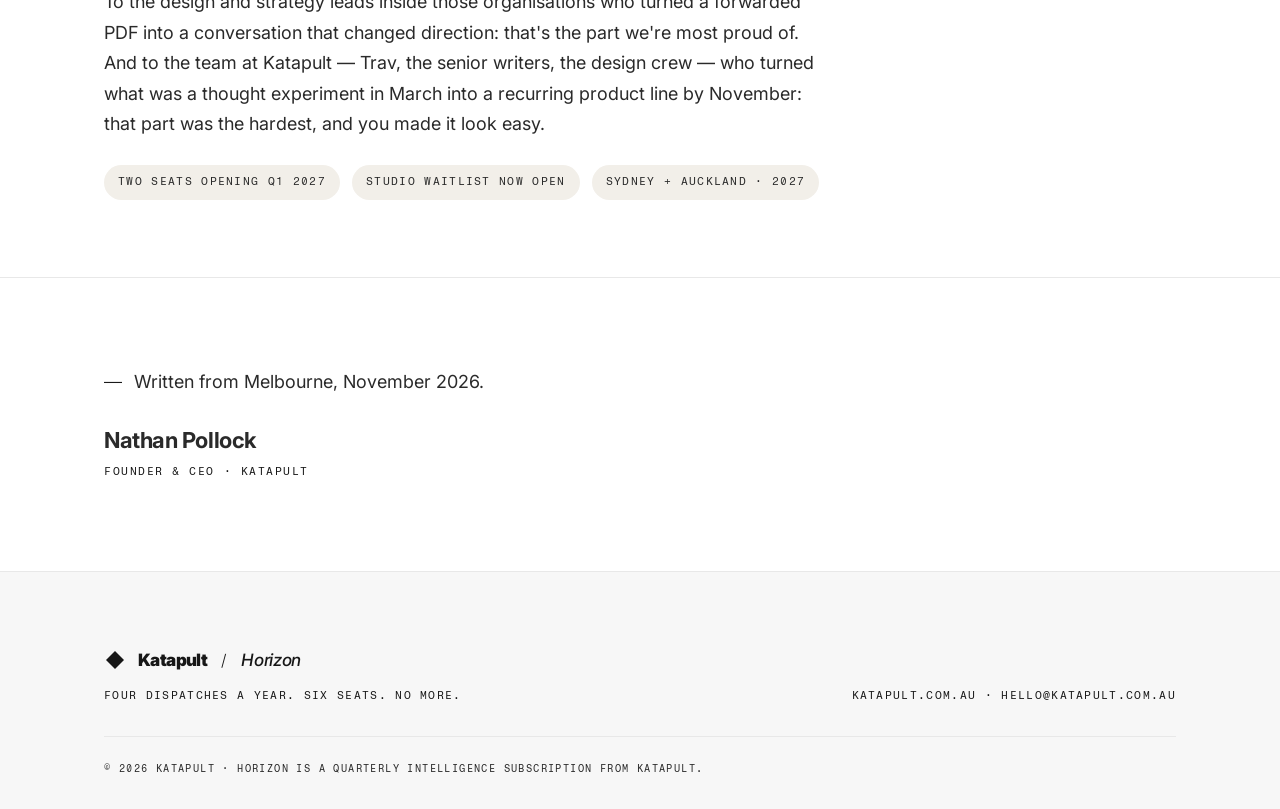
==== commit a0fc69b4: "uploading new whole new pages" ====
--- a/nathan-dougbuckle-com/horizon-press-release/index.html
+++ b/nathan-dougbuckle-com/horizon-press-release/index.html
@@ -15,9 +15,9 @@
     --surface: #F7F7F7;
     --surface-warm: #F2EFE9;
     --hairline: #E8E8E8;
-    --secondary: #9C9C9C;
-    --tertiary: #828282;
-    --dark: #5E5E5E;
+    --secondary: #2A2A2A;
+    --tertiary: #1A1A1A;
+    --dark: #2A2A2A;
     --accent: #0099FF;
     --sans: 'Inter', -apple-system, BlinkMacSystemFont, 'Segoe UI', sans-serif;
     --mono: 'Fragment Mono', 'SF Mono', Menlo, monospace;
